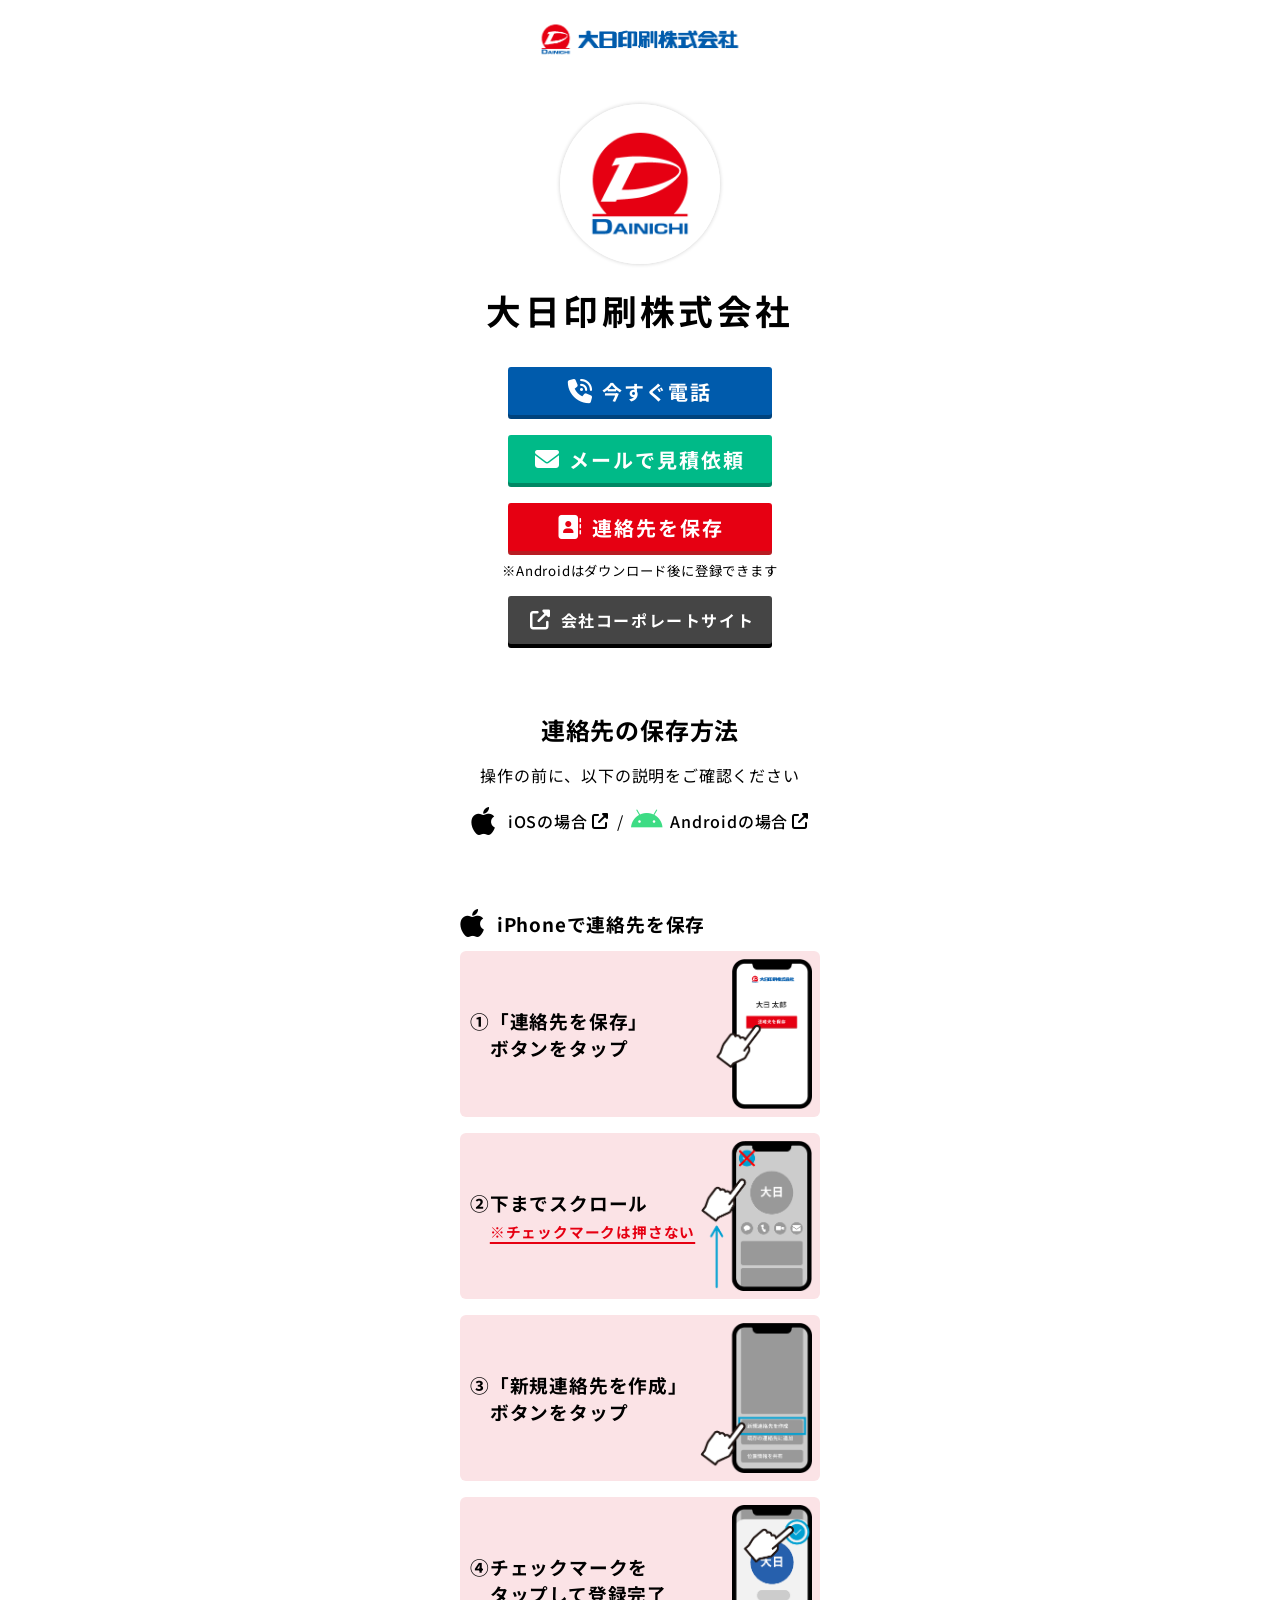
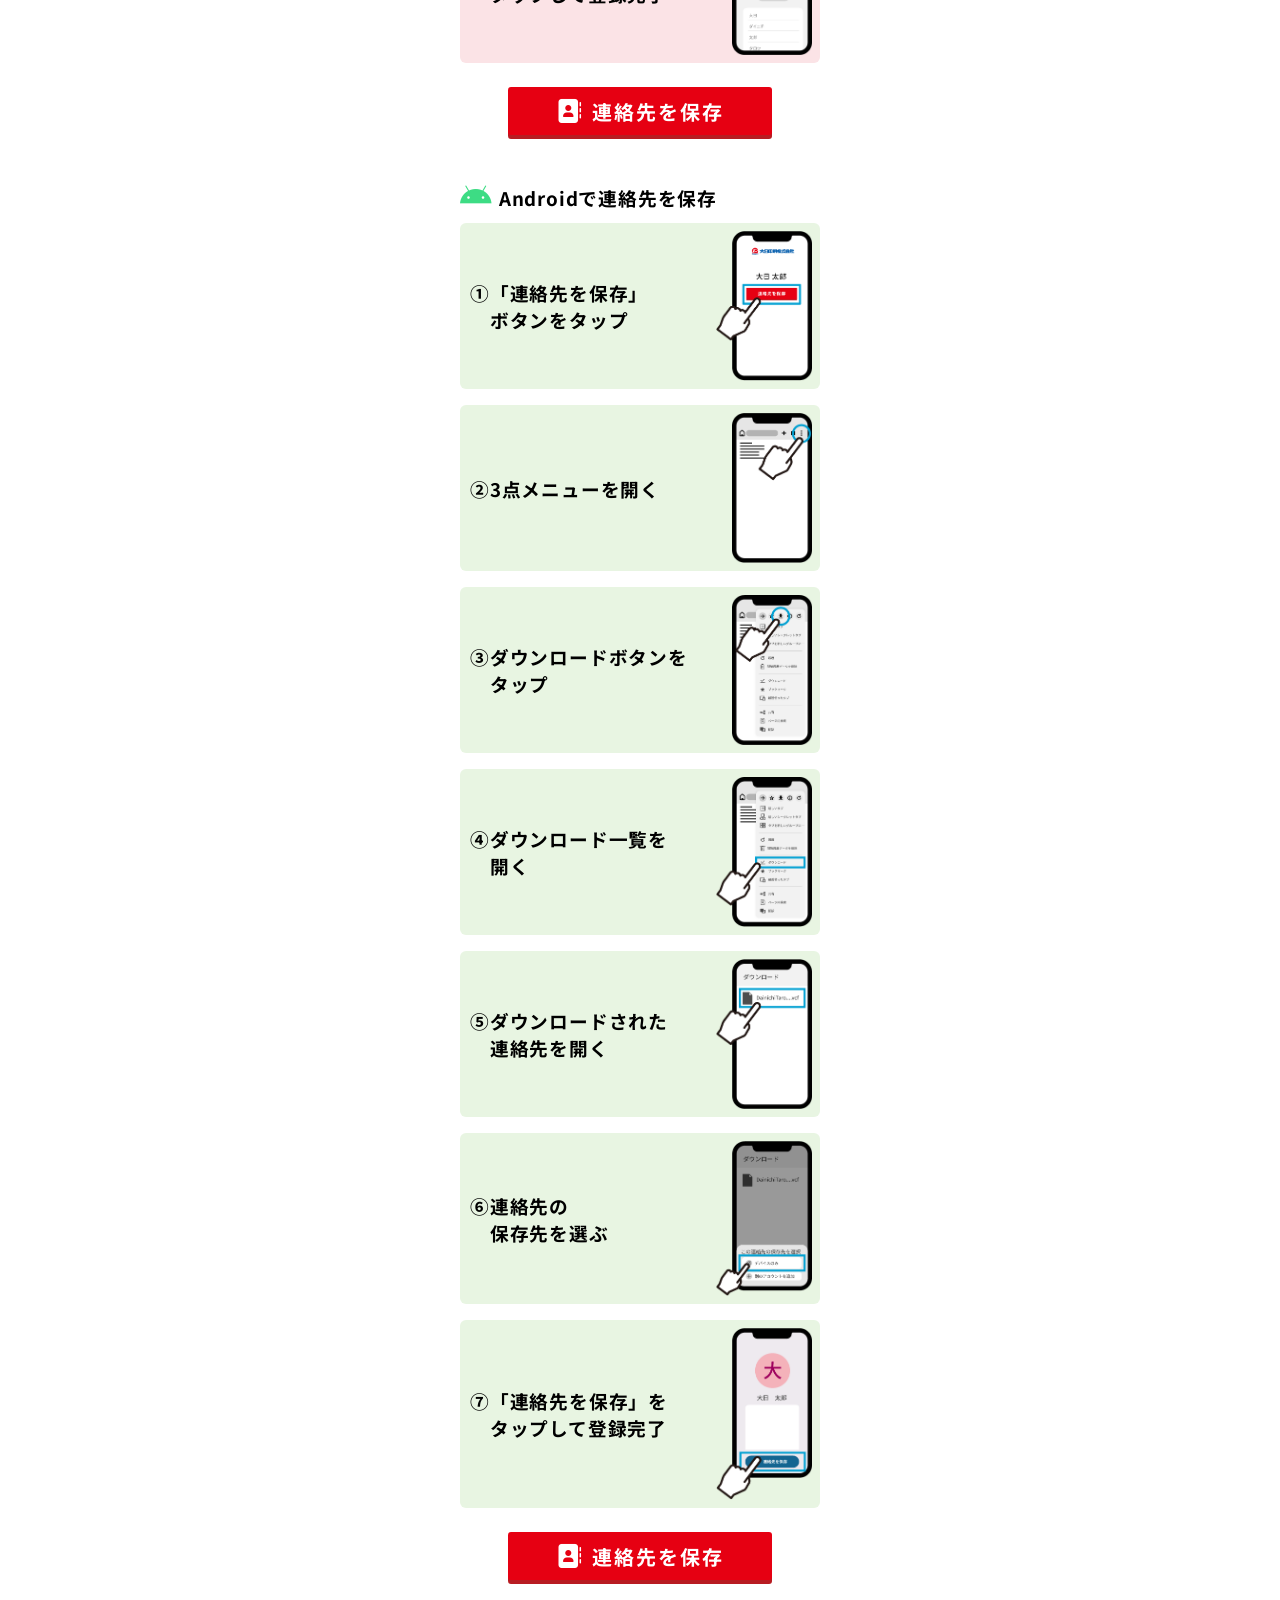
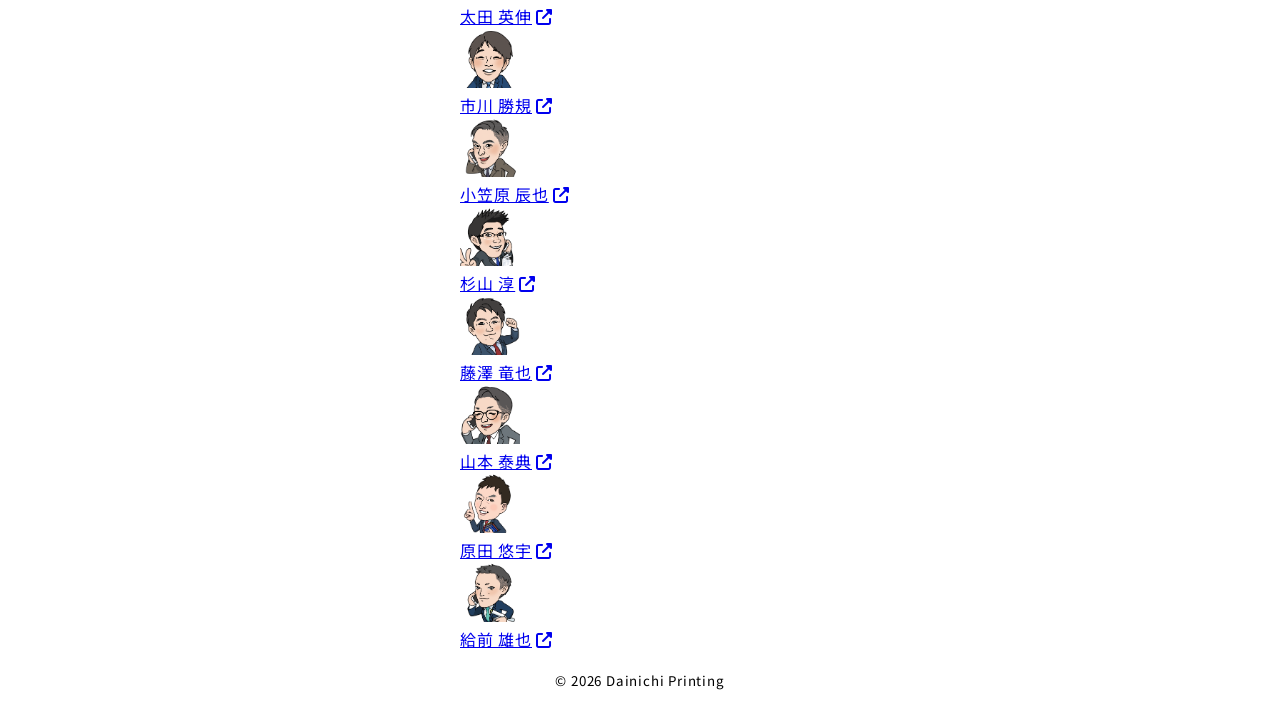
==== dainichi-p.html @ 0f729c70 "Add files via upload" ====
<!doctype html>
<html lang="ja">
  <head>
    <!-- Google tag (gtag.js) -->
    <script
      async
      src="https://www.googletagmanager.com/gtag/js?id=G-C2XDMBBBC8"
    ></script>
    <script>
      window.dataLayer = window.dataLayer || [];
      function gtag() {
        dataLayer.push(arguments);
      }
      gtag("js", new Date());

      gtag("config", "G-C2XDMBBBC8");
    </script>
    <meta charset="UTF-8" />
    <meta name="viewport" content="width=device-width, initial-scale=1.0" />
    <!-- ****ページタイトル**** -->
    <title>大日印刷の連絡先</title>
    <link rel="stylesheet" href="contact-style.css" />
    <link
      href="https://fonts.googleapis.com/css2?family=Noto+Sans+JP:wght@400;500;700&display=swap"
      rel="stylesheet"
    />
    <link
      rel="stylesheet"
      href="https://cdnjs.cloudflare.com/ajax/libs/font-awesome/6.5.0/css/all.min.css"
    />
    <link rel="icon" type="image/svg+xml" href="img/favicon.svg" />
    <link rel="icon" type="image/png" sizes="32x32" href="img/favicon.png" />
    <link rel="apple-touch-icon" href="img/apple-touch-icon.png" />
    <link rel="icon" sizes="192x192" href="/android-chrome-192x192.png" />
  </head>
  <body>
    <header>
      <div class="container">
        <h1>
          <!-- ****utmパラメータ**** -->
          <a href="https://www.p-dainichi.com/?utm_source=qr&utm_medium=offline&utm_content=dainichi-pConTap">
          <img
            class="header-logo"
            src="img/DainichiLogo.webp"
            alt="大日印刷株式会社"
            width="214"
            height="47"
          />
          </a>
        </h1>
      </div>
    </header>

    <main>
      <section class="contact">
        <div class="container">
          <div class="contact-inner">
            <!-- アバター -->
            <img
              class="avatar"
              src="icon/icon_dainichi-p.webp"
              alt="大日印刷のシンボルロゴ"
              width="160"
              height="160"
            />
            <!-- ****氏名**** -->
            <h2>大日印刷株式会社</h2>
            <!-- ****電話番号**** -->
            <a class="button tel-button" href="tel:0564628461">
              <div class="button-inner">
                <i class="fa-solid fa-phone-volume"></i>今すぐ電話
              </div>
            </a>
            <!-- ****メールアドレス**** -->
            <a
              class="button mail-button"
              href="mailto:mail@p-dainichi.com
            ?subject=見積依頼（コンタップ経由）
          &body=【貴社名】%0A%0A
          【お名前】%0A%0A
          【電話番号】%0A%0A
          【県名・市区町村名】%0A%0A
          【製品内容】（わかる範囲で結構です）%0A
          仕上寸法：%0A
          用紙：%0A
          色数：%0A
          部数：%0A
            ページ数：%0A
            校正：%0A
            入稿データ種類：%0A
            納品希望日：%0A
            納品先：%0A
          ご質問・備考等：%0A
          "
            >
              <div class="button-inner">
                <i class="fa-solid fa-envelope"></i>メールで見積依頼
              </div>
            </a>
            <!-- ****vcfファイル**** -->
            <a
              class="button contact-button"
              href="vcf/dainichi-p_260428.vcf"
            >
              <div class="button-inner">
                <i class="fa-solid fa-address-book"></i>連絡先を保存
              </div>
            </a>
            <p class="contact-note">※Androidはダウンロード後に登録できます</p>
            <!-- ****utmパラメータ**** -->
               <a
              class="button corporate-button"
              href="https://www.p-dainichi.com/?utm_source=qr&utm_medium=offline&utm_content=dainichi-pConTap"
            >
              <div class="button-inner">
                <i
                class="fa-solid fa-up-right-from-square"
              ></i
            ></i>会社コーポレートサイト
              </div>
            </a>
          </div>
          <section class="nav">
          <h4>連絡先の保存方法</h4>
          <p class="save-desc">操作の前に、以下の説明をご確認ください</p>
          <nav class="guide-nav" aria-label="操作説明へのリンク">
            <a href="#ios">
              <i class="fa-brands fa-apple"></i>iOSの場合<i
                class="fa-solid fa-up-right-from-square"
              ></i
            ></a>
            <span class="divider">/</span>
            <a href="#android">
              <i class="fa-brands fa-android"></i>Androidの場合<i
                class="fa-solid fa-up-right-from-square"
              ></i>
            </a>
          </nav>
          </section>
        </div>
      </section>

      <section class="guide">
        <div class="container">
          <section id="ios" class="guide-section ios">
            <h3><i class="fa-brands fa-apple"></i>iPhoneで連絡先を保存</h3>
            <ol>
              <li class="step">
                <div class="step-text-container">
                  <div class="step-text">
                    <p class="step-number">①</p>
                    <p class="step-desc">
                      「連絡先を保存」<br />ボタンをタップ
                    </p>
                  </div>
                </div>
                <img
                  src="img/iOS_1_TapButton.webp"
                  alt="「連絡先を保存」ボタンをタップするイラスト"
                  width="96"
                  height="150"
                />
              </li>
              <li class="step">
                <div class="step-text-container">
                  <div class="step-text">
                    <p class="step-number">②</p>
                    <p class="step-desc">
                      下までスクロール<br />
                      <span class="step-desc">※チェックマークは押さない</span>
                    </p>
                  </div>
                </div>
                <img
                  src="img/iOS_2_Scroll.webp"
                  alt="画面を下までスクロールするイラスト"
                  width="111"
                  height="150"
                />
              </li>
              <li class="step">
                <div class="step-text-container">
                  <div class="step-text">
                    <p class="step-number">③</p>
                    <p class="step-desc">「新規連絡先を作成」ボタンをタップ</p>
                  </div>
                </div>
                <img
                  src="img/iOS_3_MakeNewCard.webp"
                  alt="下から3番目の「新規連絡先を作成」ボタンをタップするイラスト"
                  width="112"
                  height="150"
                />
              </li>
              <li class="step">
                <div class="step-text-container">
                  <div class="step-text">
                    <p class="step-number">④</p>
                    <p class="step-desc">
                      チェックマークを<br />タップして登録完了
                    </p>
                  </div>
                </div>
                <img
                  src="img/iOS_4_Save.webp"
                  alt="画面右上のチェックマークをタップして登録完了するイラスト"
                  width="80"
                  height="150"
                />
              </li>
            </ol>
            <!-- ****vcfファイル**** -->
            <a
              class="button contact-button"
              href="vcf/dainichi-p_260428.vcf"
            >
              <div class="button-inner">
                <i class="fa-solid fa-address-book"></i>連絡先を保存
              </div>
            </a>
          </section>

          <section id="android" class="guide-section android">
            <h3>
              <i class="fa-brands fa-android"></i
              ><span class="android_green">Androidで連絡先を保存</span>
            </h3>
            <ol>
              <li class="step">
                <div class="step-text-container">
                  <div class="step-text">
                    <p class="step-number">①</p>
                    <p class="step-desc">
                      「連絡先を保存」<br />ボタンをタップ
                    </p>
                  </div>
                </div>
                <img
                  src="img/Android_1_TapButton.webp"
                  alt="「連絡先を保存」ボタンをタップするイラスト"
                  width="96"
                  height="150"
                />
              </li>
              <li class="step">
                <div class="step-text-container">
                  <div class="step-text">
                    <p class="step-number">②</p>
                    <p class="step-desc">3点メニューを開く</p>
                  </div>
                </div>
                <img
                  src="img/Android_2_OpenMenu.webp"
                  alt="画面右上の3点メニューを開くイラスト"
                  width="80"
                  height="150"
                />
              </li>
              <li class="step">
                <div class="step-text-container">
                  <div class="step-text">
                    <p class="step-number">③</p>
                    <p class="step-desc">ダウンロードボタンを<br />タップ</p>
                  </div>
                </div>
                <img
                  src="img/Android_3_StartDownload.webp"
                  alt="メニューのダウンロードボタンをタップするイラスト"
                  width="80"
                  height="150"
                />
              </li>
              <li class="step">
                <div class="step-text-container">
                  <div class="step-text">
                    <p class="step-number">④</p>
                    <p class="step-desc">ダウンロード一覧を<br />開く</p>
                  </div>
                </div>
                <img
                  src="img/Android_4_OpenDownloadList.webp"
                  alt="メニューからダウンロード一覧を開くイラスト"
                  width="96"
                  height="150"
                />
              </li>
              <li class="step">
                <div class="step-text-container">
                  <div class="step-text">
                    <p class="step-number">⑤</p>
                    <p class="step-desc">
                      ダウンロードされた<br />連絡先を開く
                    </p>
                  </div>
                </div>
                <img
                  src="img/Android_5_OpenFile.webp"
                  alt="ダウンロード一覧の一番上にあるファイルを開くイラスト"
                  width="96"
                  height="150"
                />
              </li>
              <li class="step">
                <div class="step-text-container">
                  <div class="step-text">
                    <p class="step-number">⑥</p>
                    <p class="step-desc">連絡先の<br />保存先を選ぶ</p>
                  </div>
                </div>
                <img
                  src="img/Android_6_Select.webp"
                  alt="連絡先の保存先を選ぶイラスト"
                  width="96"
                  height="155"
                />
              </li>
              <li class="step">
                <div class="step-text-container">
                  <div class="step-text">
                    <div class="step-text">
                      <p class="step-number">⑦</p>
                      <p class="step-desc">
                        「連絡先を保存」を<br />タップして登録完了
                      </p>
                    </div>
                  </div>
                </div>
                <img
                  src="img/Android_7_Save.webp"
                  alt="「連絡先を保存」をタップして登録完了するイラスト"
                  width="96"
                  height="172"
                />
              </li>
            </ol>
            <!-- ****vcfファイル**** -->
            <a
              class="button contact-button"
              href="vcf/dainichi-p_260428.vcf"
            >
              <div class="button-inner">
                <i class="fa-solid fa-address-book"></i>連絡先を保存
              </div>
            </a>
          </section>
        </div>
      </section>
      <section class="links">
        <div class="container">
           <div class="link-card">
            <a href="https://dainichi-printing.github.io/Dainichi_web_card/ohta_eishin.html">
            <p>太田 英伸<i class="fa-solid fa-up-right-from-square"></i></p>
            </a>
           </div>
           <div class="link-card">
            <a href="https://dainichi-printing.github.io/Dainichi_web_card/ichikawa.html">
            <img src="icon/icon_ichikawa.webp" alt="市川勝規のアイコン" width="60px" height="60px">
            <p>市川 勝規<i class="fa-solid fa-up-right-from-square"></i></p>
            </a>
           </div>
           <div class="link-card">
            <a href="https://dainichi-printing.github.io/Dainichi_web_card/ogasawara.html">
            <img src="icon/icon_ogasawara.webp" alt="小笠原辰也のアイコン" width="60px" height="60px">
            <p>小笠原 辰也<i class="fa-solid fa-up-right-from-square"></i></p>
            </a>
         </div>
            <div class="link-card">
            <a href="https://dainichi-printing.github.io/Dainichi_web_card/sugiyama.html">
            <img src="icon/icon_sugiyama.webp" alt="杉山淳のアイコン" width="60px" height="60px">
            <p>杉山 淳<i class="fa-solid fa-up-right-from-square"></i></p>
            </a>
           </div>
          <div class="link-card">
            <a href="https://dainichi-printing.github.io/Dainichi_web_card/fujisawa.html">
            <img src="icon/icon_fujisawa.webp" alt="藤澤竜也のアイコン" width="60px" height="60px">
            <p>藤澤 竜也<i class="fa-solid fa-up-right-from-square"></i></p>
            </a>
         </div>
         <div class="link-card">
            <a href="https://dainichi-printing.github.io/Dainichi_web_card/yamamoto.html">
            <img src="icon/icon_yamamoto.webp" alt="山本泰典のアイコン" width="60px" height="60px">
            <p>山本 泰典<i class="fa-solid fa-up-right-from-square"></i></p>
            </a>
         </div>
         <div class="link-card">
            <a href="https://dainichi-printing.github.io/Dainichi_web_card/harada.html">
            <img src="icon/icon_harada.webp" alt="原田悠宇のアイコン" width="60px" height="60px">
            <p>原田 悠宇<i class="fa-solid fa-up-right-from-square"></i></p>
            </a>
         </div>
         <div class="link-card">
            <a href="https://dainichi-printing.github.io/Dainichi_web_card/kyuzen.html">
            <img src="icon/icon_kyuzen.webp" alt="給前雄也のアイコン" width="60px" height="60px">
            <p>給前 雄也<i class="fa-solid fa-up-right-from-square"></i></p>
            </a>
         </div>           
        </div>

      </section>
    </main>
    <footer>
      <small>&copy; 2026 Dainichi Printing</small>
    </footer>
  </body>
</html>
---- contact-style.css ----
@charset "utf-8";

* {
  margin: 0;
  /* outline: 1px solid red; */
}

body {
  font-family: "Noto Sans JP", sans-serif;
  letter-spacing: 0.05em;
}

.container {
  max-width: 360px;
  margin: 0 auto;
  width: calc(100% - 16px - 16px);
  box-sizing: border-box;
}

header {
  text-align: center;
  padding-top: 16px;
}

.contact {
  text-align: center;
  padding: 32px 0 16px;
}

.avatar {
  border-radius: 80px;
  box-shadow: 0 0px 4px rgba(0,0,0,0.2);
  margin-bottom: 16px;
}

h2 {
  font-size: 26pt;
  margin-bottom: 32px;
  letter-spacing: 0.1em;
}

.button {
  display: flex;
  justify-content: center;
  width: 248px;
  height: 32px;
  margin: 0 auto;
  padding: 8px;
  border-radius: 3px;
  text-decoration: none;
  color: white;
  font-size: 15pt;
  font-weight: bold;
  letter-spacing: 0.1em;
}

.button + .button {
    margin-top: 20px;
}

.tel-button {
  background-color:#005bac;
  box-shadow: 0 4px #00437d;
}

.mail-button {
  background-color:#00ba88;
  box-shadow: 0 4px #008864;
}

.contact-button {
  background-color: #e60012;
  box-shadow: 0 4px #b81c22;
}

.corporate-button {
  font-size: 12pt;
  background-color:#454545;
  box-shadow: 0 4px #000000;
}

.button-inner {
  display: flex;
  justify-content: center;
  align-items: center;
}

.fa-phone-volume {
  font-size: 24px;
  margin-right: 8px;
}

.fa-envelope {
  font-size: 24px;
  margin-right: 8px;
}

.fa-address-book {
  font-size: 24px;
  margin-right: 9px;
}

.corporate-button .fa-up-right-from-square {
  font-size: 20px;
  margin-right: 9px;
}

.contact-note {
  margin: 10px 0 16px;
  font-size: 10pt;
  font-weight: 400;
}

.nav {
  padding: 68px 0 20px;
}

.nav h4 {
  font-size: 18pt;
  margin-bottom: 16px;
}

.guide-nav {
  margin-top: 8px;
  padding:10px 0 10px;
  display: flex;
  justify-content: center;
  align-items: center;
}

.guide-nav a {
  display: inline-flex;
  align-items: center;
  text-decoration: none;
  font-size: 12pt;
  font-weight: 500;
  color: black;
}

.fa-apple {
  font-size: 24pt;
  margin-right: 12px;
}

.divider {
  margin: 0 8px;
}

.fa-android {
  color: #3DDC84;
  font-size: 28px;
  margin-right: 6px;
}

.fa-up-right-from-square {
  margin-left: 4px;
}

.guide-section {
  padding: 24px 0;
}

h3 {
  display: flex;
  align-items: center;
  margin-bottom: 12px;
}

.guide-section ol {
  list-style: none;
  margin: 0 0 24px 0;
  padding: 0;
}

li + li {
  margin-top: 16px;
}

li {
  padding: 8px 8px 8px 10px;
  display: flex;
  justify-content: space-between;
  border-radius: 6px;
}

.ios li {
    background-color: #fbe3e6;
}

.step-text-container {
  display: flex;
  align-items: center;
}

.step-text {
  display: flex;
}

.step-text p {
  font-size: 14pt;
  font-weight: 700;
}

.step-desc span {
  font-size: 11pt;
  color: #e60012;
  text-decoration: underline;
  text-decoration-thickness: 2px;   /* 線の太さ */
  text-underline-offset: 4px;  
}

.android li {
    background-color: #e8f5e2;
}

footer {
  padding: 16px 0;
  text-align: center;
}
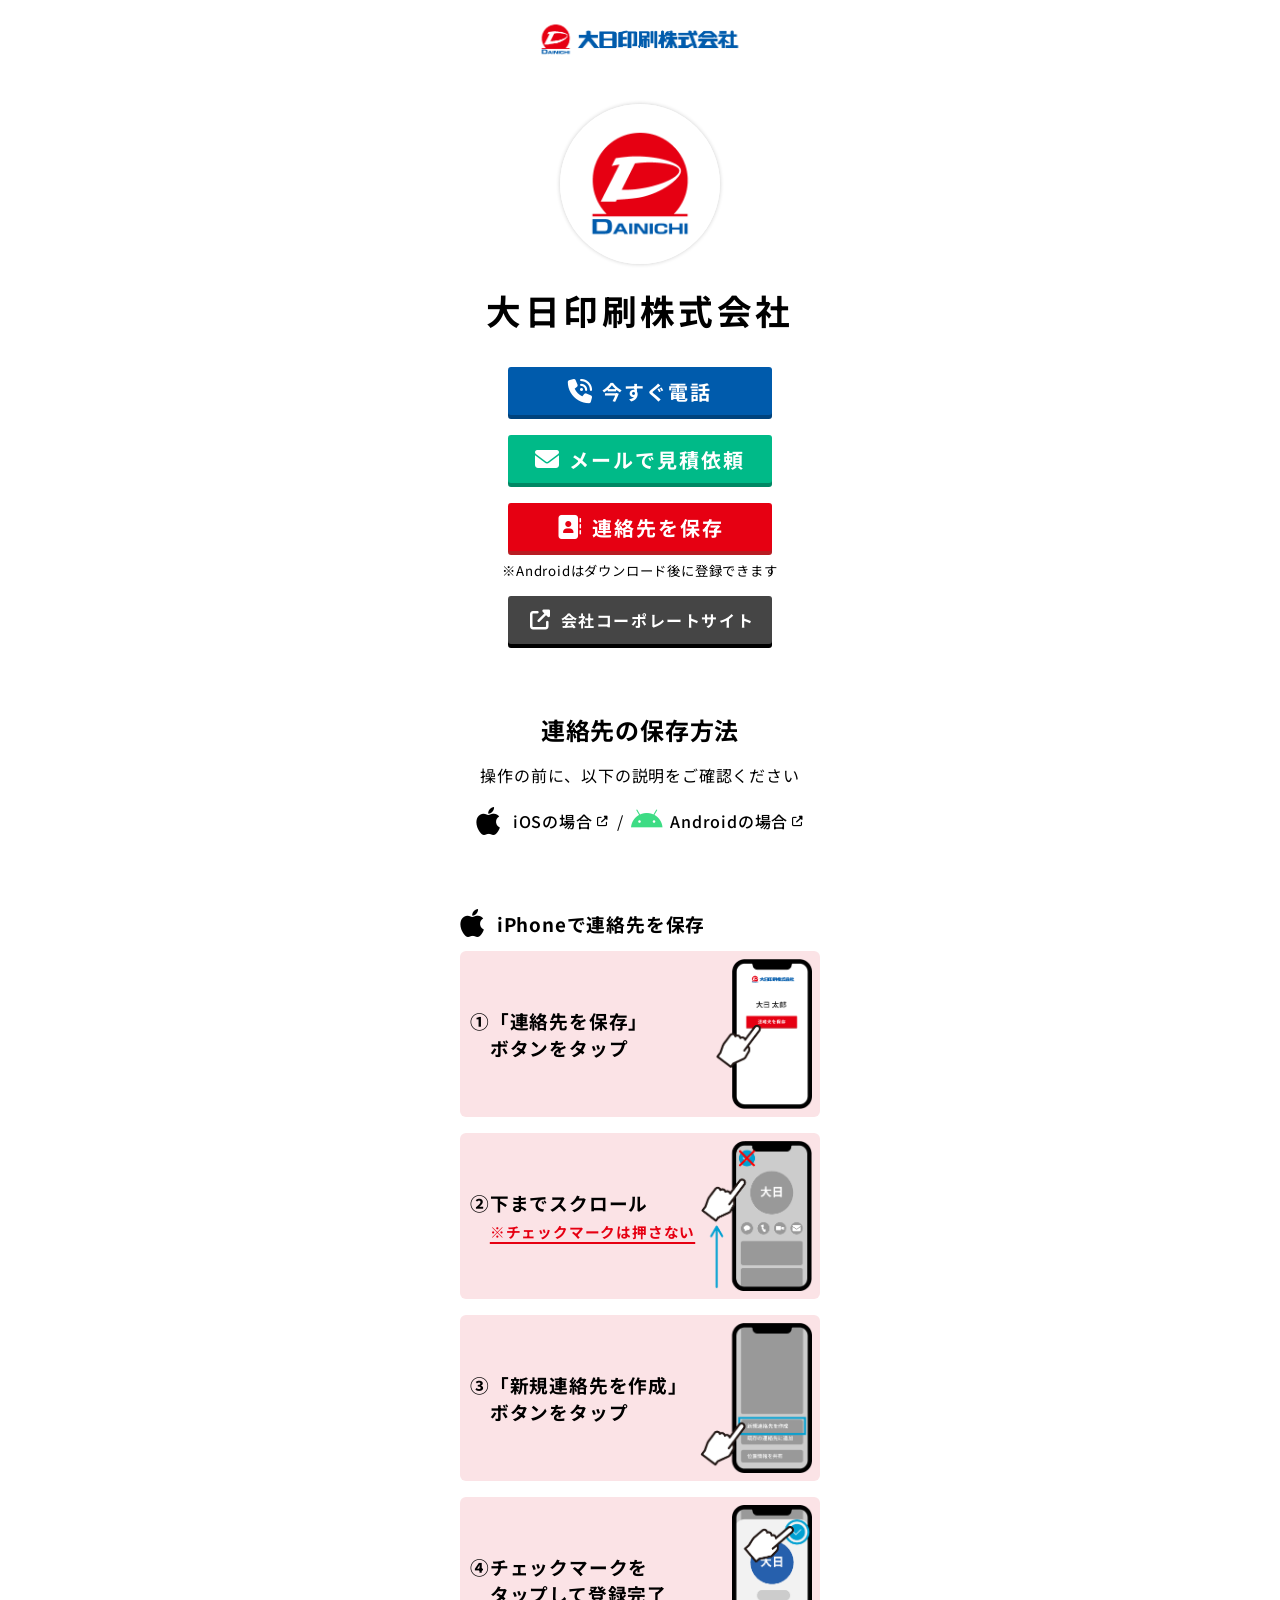
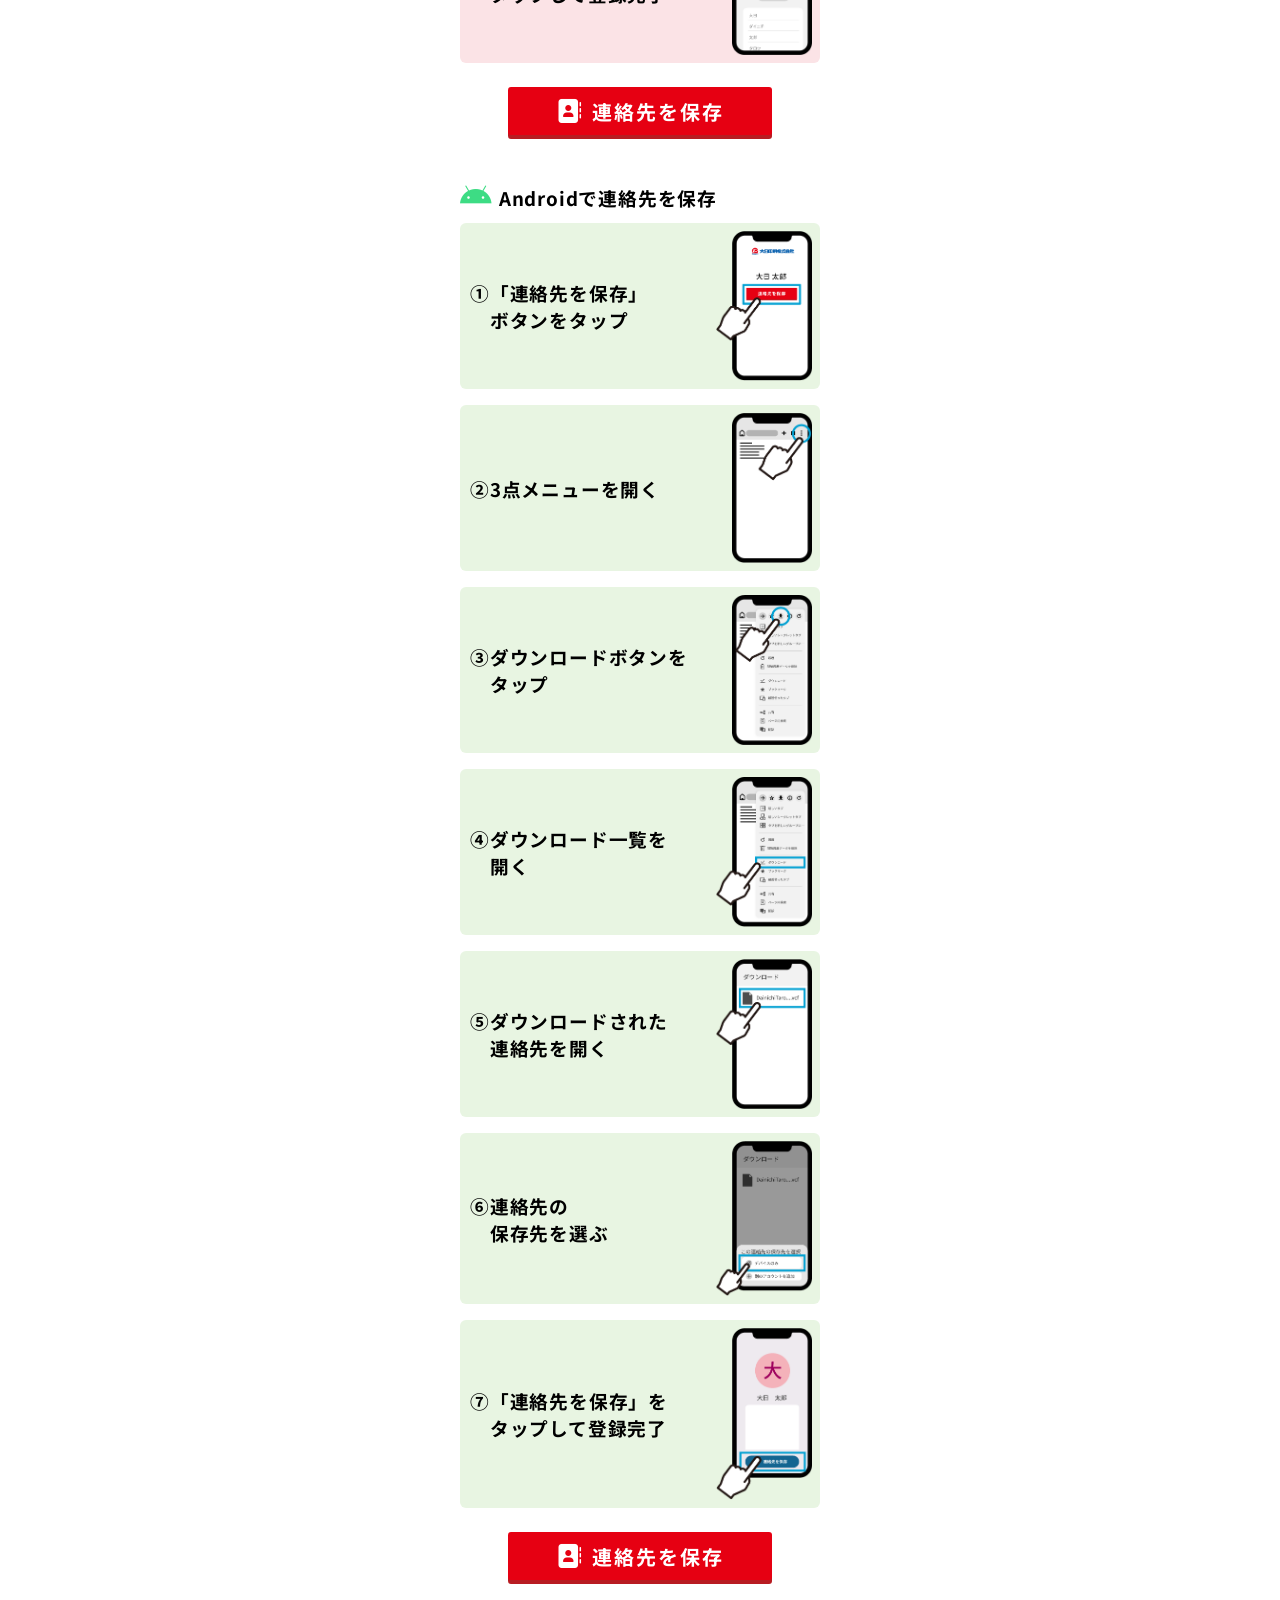
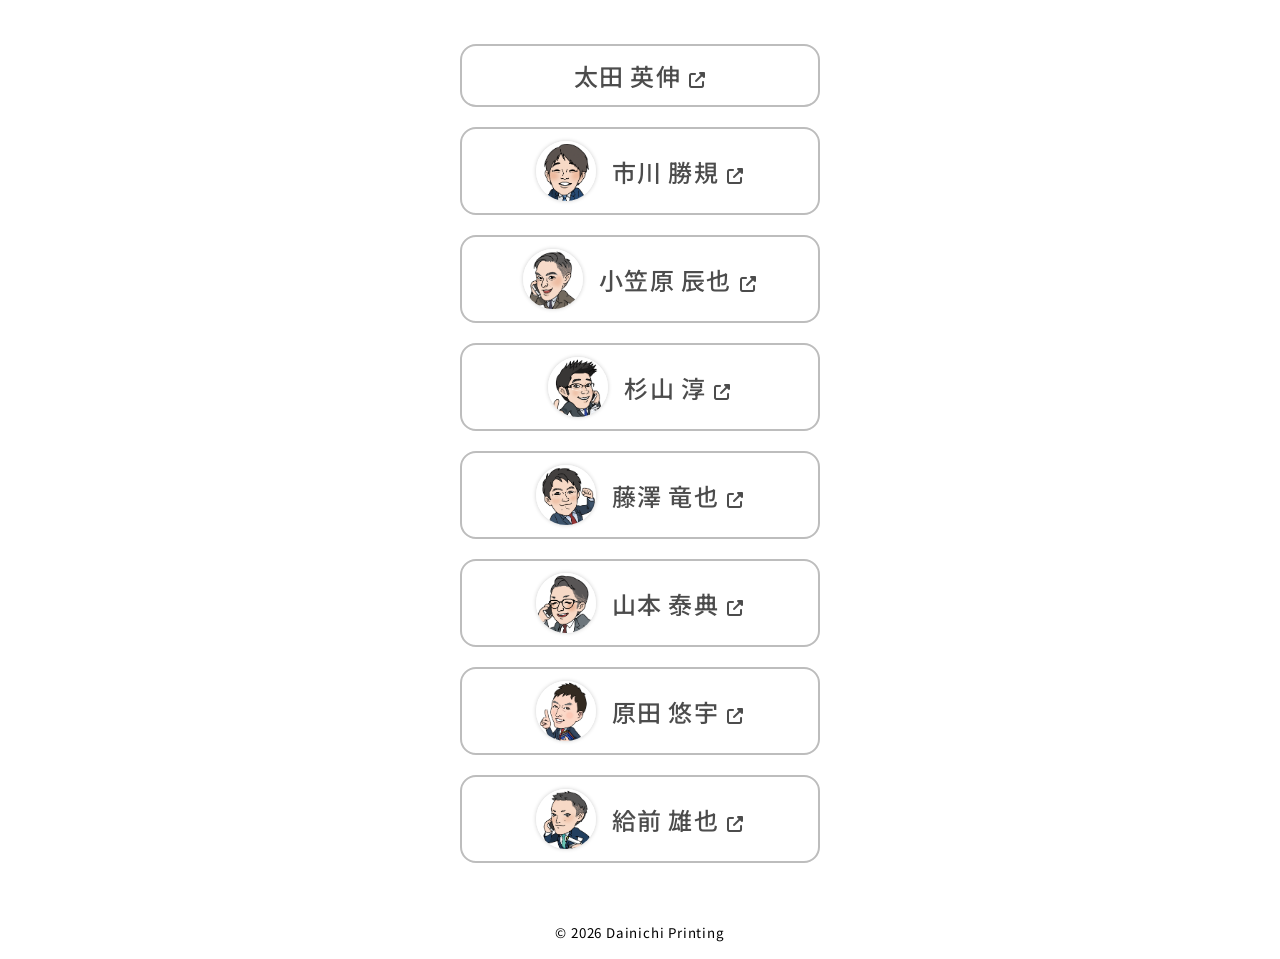
==== commit ba484f96: "Update dainichi-p.html" ====
--- a/dainichi-p.html
+++ b/dainichi-p.html
@@ -15,6 +15,7 @@
 
       gtag("config", "G-C2XDMBBBC8");
     </script>
+     <meta name="robots" content="noindex">
     <meta charset="UTF-8" />
     <meta name="viewport" content="width=device-width, initial-scale=1.0" />
     <!-- ****ページタイトル**** -->
--- a/contact-style.css
+++ b/contact-style.css
@@ -153,6 +153,7 @@
 }
 
 .fa-up-right-from-square {
+  font-size: 8pt;
   margin-left: 4px;
 }
 
@@ -213,6 +214,42 @@
     background-color: #e8f5e2;
 }
 
+.links {
+  padding: 40px 0;
+}
+
+.link-card + .link-card {
+  margin-top: 20px;
+}
+
+.link-card a {
+  display: flex;
+  padding: 12px;
+  align-items: center;
+  justify-content: center;
+  border: 2px solid #bdbdbd;
+  border-radius: 16px;
+  text-decoration: none;
+}
+
+.link-card img {
+  border-radius: 50px;
+  box-shadow: 0 0px 4px rgba(0,0,0,0.2);
+  margin-right: 16px;
+}
+
+.link-card p {
+  color: #4c4c4c;
+  font-size: 18pt;
+  font-weight: 500;
+  letter-spacing: 0.05em;
+}
+
+.link-card .fa-up-right-from-square {
+  font-size: 12pt;
+  margin-left: 8px;
+}
+
 footer {
   padding: 16px 0;
   text-align: center;
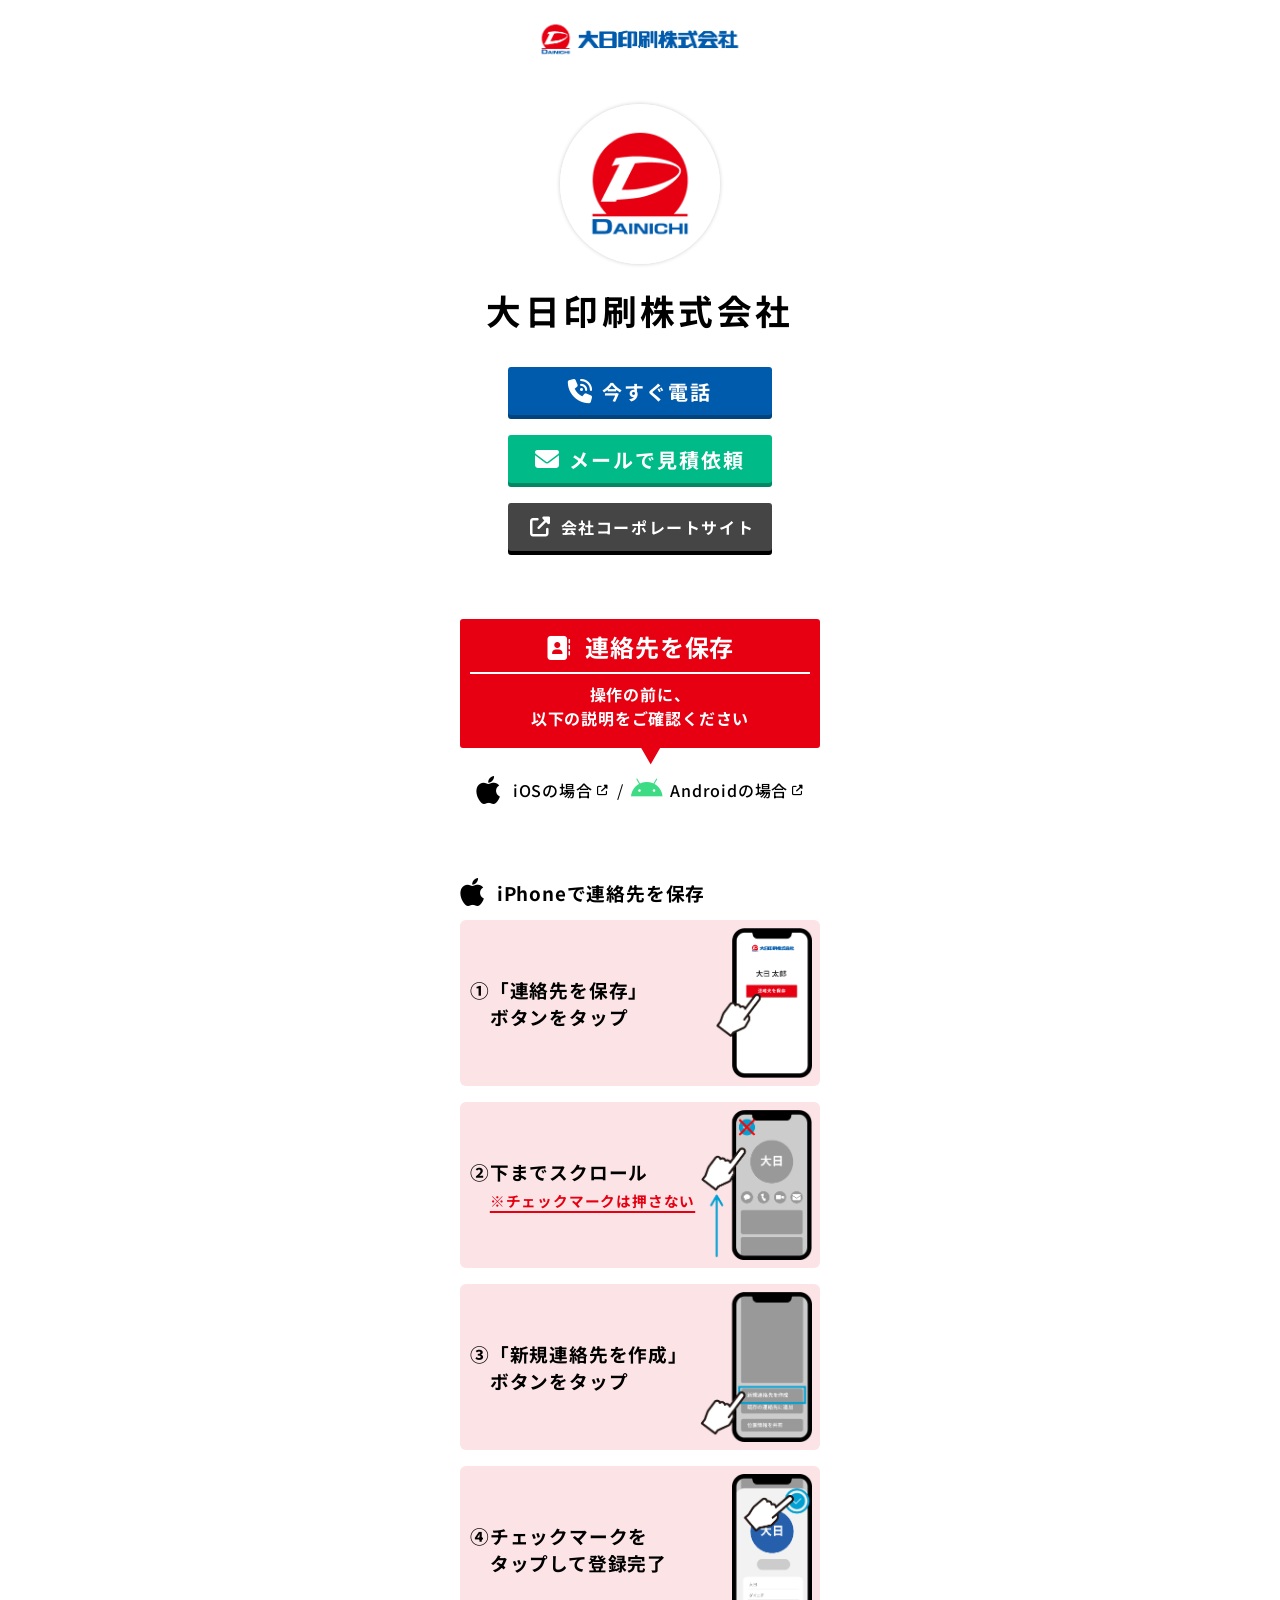
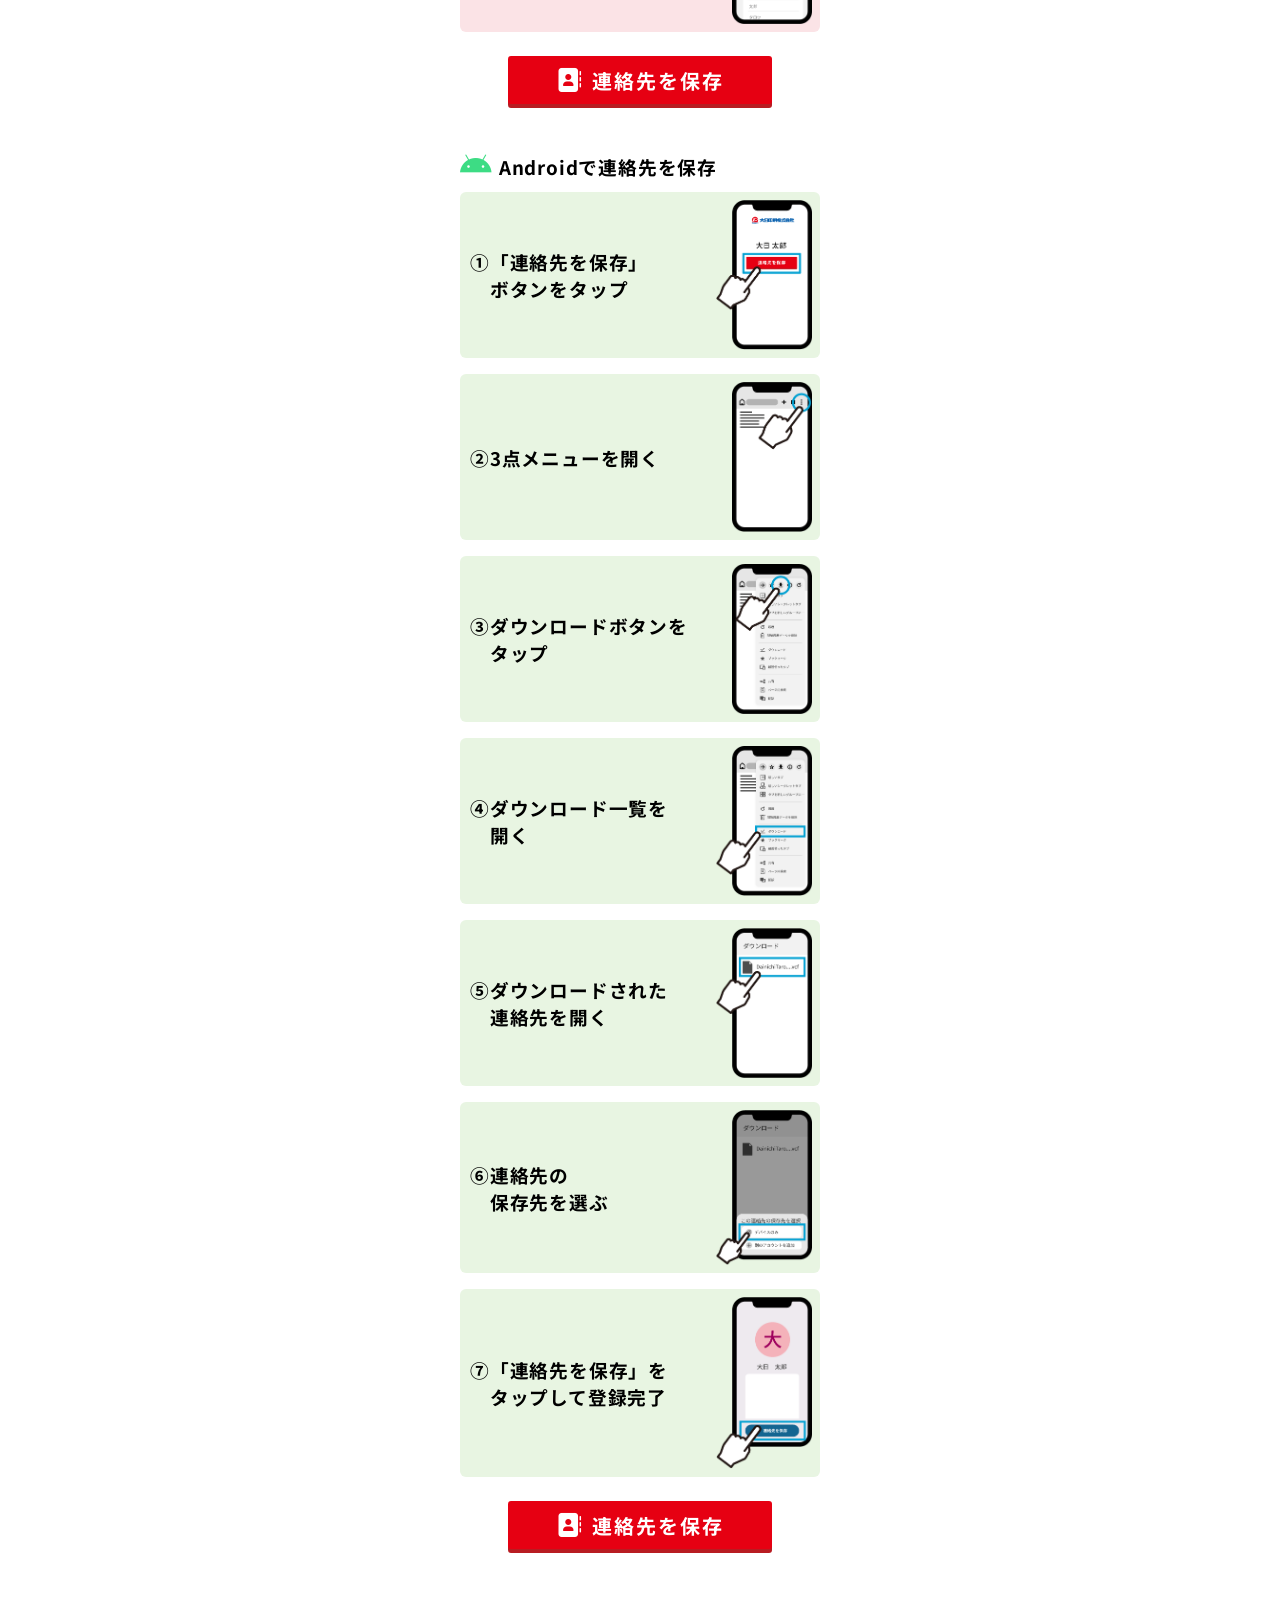
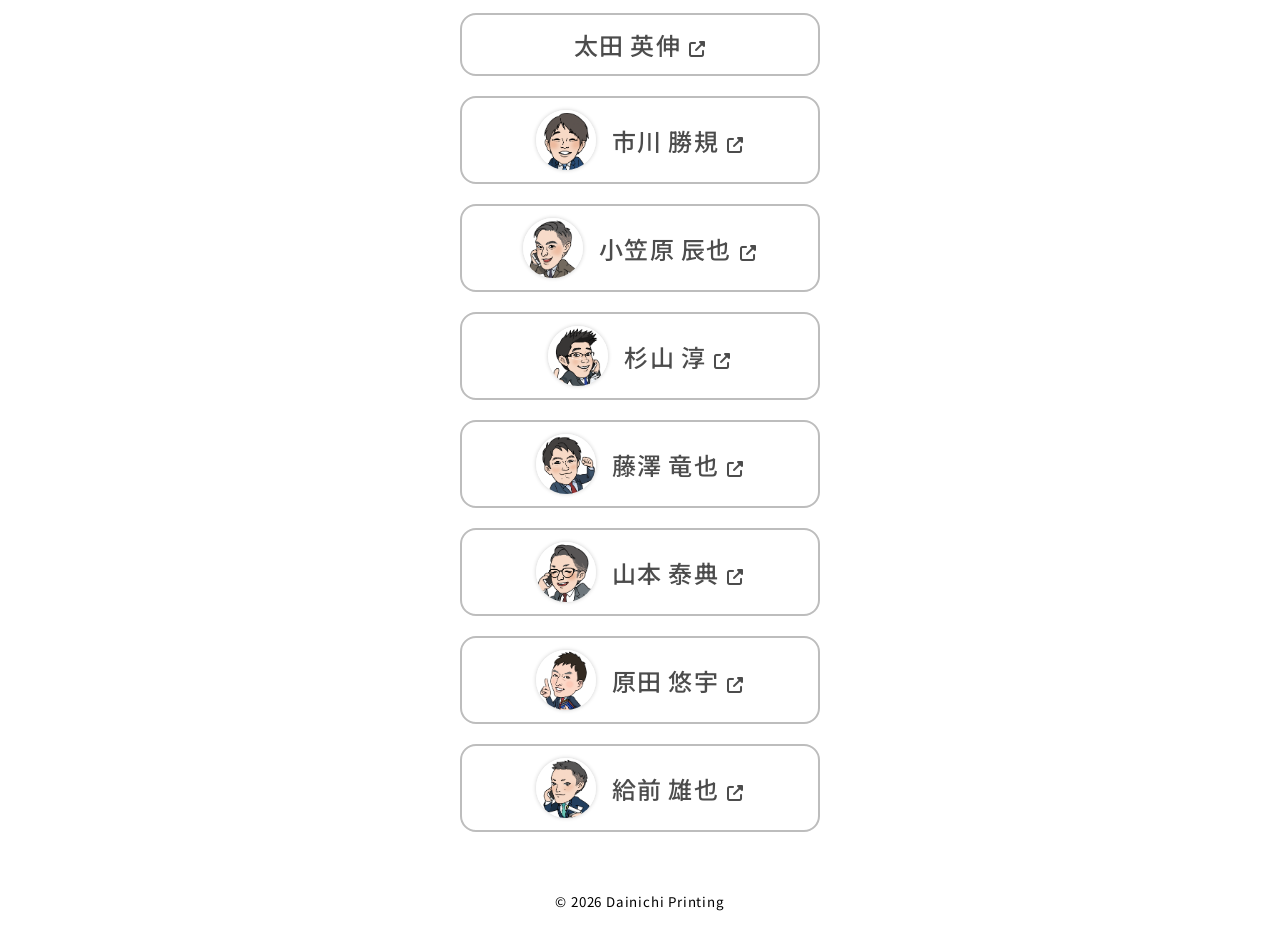
==== commit 29b6d521: "Update dainichi-p.html" ====
--- a/dainichi-p.html
+++ b/dainichi-p.html
@@ -98,16 +98,6 @@
                 <i class="fa-solid fa-envelope"></i>メールで見積依頼
               </div>
             </a>
-            <!-- ****vcfファイル**** -->
-            <a
-              class="button contact-button"
-              href="vcf/dainichi-p_260428.vcf"
-            >
-              <div class="button-inner">
-                <i class="fa-solid fa-address-book"></i>連絡先を保存
-              </div>
-            </a>
-            <p class="contact-note">※Androidはダウンロード後に登録できます</p>
             <!-- ****utmパラメータ**** -->
                <a
               class="button corporate-button"
@@ -122,8 +112,10 @@
             </a>
           </div>
           <section class="nav">
-          <h4>連絡先の保存方法</h4>
-          <p class="save-desc">操作の前に、以下の説明をご確認ください</p>
+            <div class="nav-item">
+             <h4><i class="fa-solid fa-address-book"></i> 連絡先を保存</h4>
+              <p class="save-desc">操作の前に、<br>以下の説明をご確認ください<br></p>          
+            </div>
           <nav class="guide-nav" aria-label="操作説明へのリンク">
             <a href="#ios">
               <i class="fa-brands fa-apple"></i>iOSの場合<i
--- a/contact-style.css
+++ b/contact-style.css
@@ -116,10 +116,34 @@
 }
 
 .nav h4 {
+  padding-bottom: 8px;
+  border-bottom: 2px solid white;
+  color: white;
   font-size: 18pt;
+  font-weight: 700;
+  margin-bottom: 8px;
+}
+
+.nav-item {
+  padding: 8px;
+  border-radius: 3px;
+  background-color: #e60012;
+  border: solid 2px #e60012;
   margin-bottom: 16px;
 }
 
+.nav-item::after {
+  content:"▼" ;
+  font-size: 16pt;
+  position: absolute;
+  left: 50%;
+  color: #e60012;
+}
+.save-desc {
+  color:white;
+  font-weight: 700;
+  margin-bottom: 8px;
+}
 .guide-nav {
   margin-top: 8px;
   padding:10px 0 10px;
